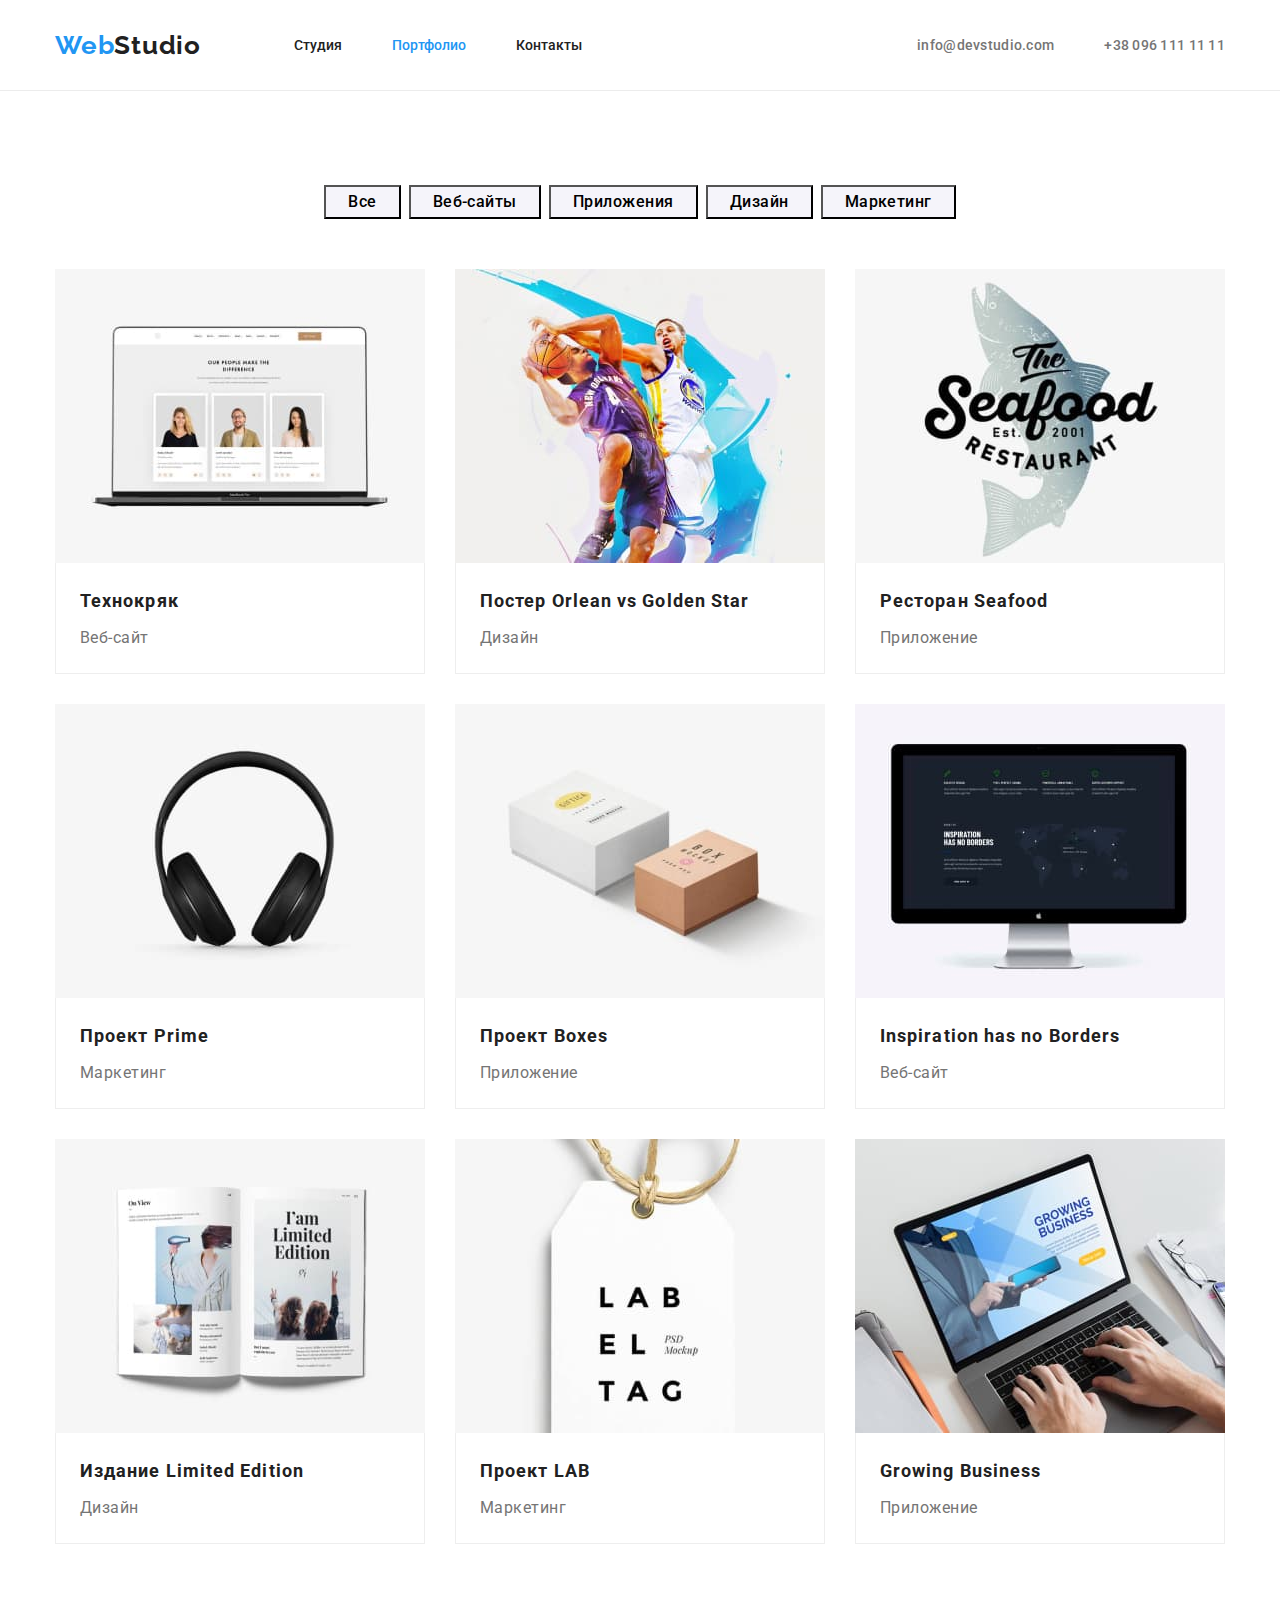
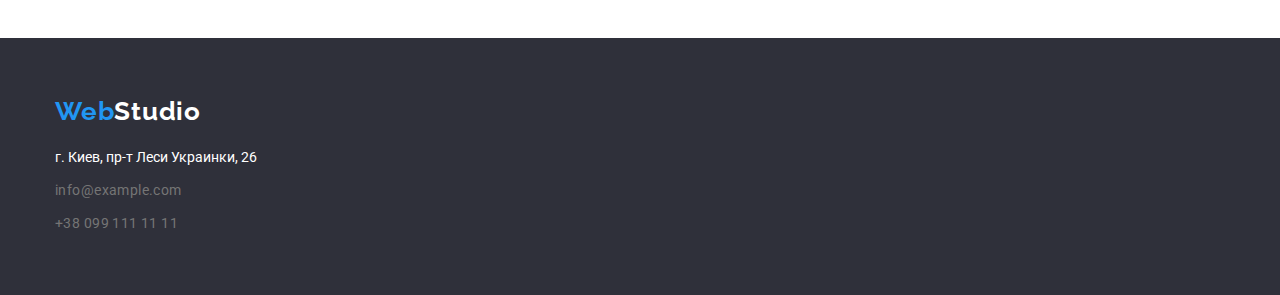
==== portfolio.html @ 612c828b "HW1" ====
<!DOCTYPE html>
<html lang="ru">
  <head>
    <meta charset="UTF-8" />
    <meta http-equiv="X-UA-Compatible" content="IE=edge" />
    <meta name="viewport" content="width=device-width, initial-scale=1.0" />
    <title>Portfolio</title>
    <link rel="preconnect" href="https://fonts.googleapis.com" />
    <link rel="preconnect" href="https://fonts.gstatic.com" crossorigin />
    <link
      href="https://fonts.googleapis.com/css2?family=Raleway:wght@700&family=Roboto:wght@400;500;700;900&display=swap"
      rel="stylesheet"
    />
    <link
      rel="stylesheet"
      href="https://cdnjs.cloudflare.com/ajax/libs/modern-normalize/1.1.0/modern-normalize.min.css"
    />
    <link rel="stylesheet" href="./css/style.css" />
  </head>
  <body>
    <!-----------------------------------HEADER------------------------------------>
    <header class="header">
      <div class="container header_container">
        <nav class="site_nav">
          <a class="site_nav_logo_img link" href="#logo" lang="en">
            <span class="logo_web">Web</span>Studio</a
          >
          <ul class="site_nav_menu list">
            <li class="menu_list link_item">
              <a class="menu_list_item link" href="./index.html">Студия</a>
            </li>
            <li class="menu_list link_item">
              <a
                class="menu_list_item current_page link"
                href="./portfolio.html"
                >Портфолио</a
              >
            </li>
            <li class="menu_list link_item">
              <a class="menu_list_item link" href="#contacts">Контакты</a>
            </li>
          </ul>
        </nav>
        <ul class="site_nav_contact list header_container">
          <li>
            <a class="contact link" href="mailto:info@devstudio.com"
              >info@devstudio.com</a
            >
          </li>
          <li>
            <a class="contact phone link" href="tel:+380961111111"
              >+38 096 111 11 11</a
            >
          </li>
        </ul>
      </div>
    </header>
    <!--------------------------------------- NAVIGATION ------------------------------------------------>
    <main>
      <section class="section">
        <div class="container">
          <ul class="list button button_item_list">
            <li class="button_list">
              <button class="button_item" type="button">Все</button>
            </li>
            <li class="button_list">
              <button class="button_item" type="button">Веб-сайты</button>
            </li>
            <li class="button_list">
              <button class="button_item" type="button">Приложения</button>
            </li>
            <li class="button_list">
              <button class="button_item" type="button">Дизайн</button></li>
            <li class="button_list">
              <button class="button_item" type="button">Маркетинг</button>
            </li>
          </ul>
          <!---------------------------------------------- PROJECTS -------------------------------------------------->
          <ul class="project list">
            <li class="project_item">
              <a class="project_link link" href="">
                <img
                  src="./images/portfolio/project_1.jpg"
                  alt="Технокряк"
                  width="370"
                  height="294"
                />
                <div class="project_detail">
                <h2 class="project_title">Технокряк</h2>
                <p class="project_description">Веб-сайт</p>
              </div>
              </a>
            </li>
            <li class="project_item">
              <a class="project_link link" href="">
                <img
                  src="./images/portfolio/project_2.jpg"
                  alt="Макет постера"
                  width="370"
                  height="294"
                />
                <div class="project_detail">
                <h2 class="project_title">
                  Постер <span lang="en">Orlean vs Golden Star</span>
                </h2>
                <p class="project_description">Дизайн</p>
              </div>
              </a>
            </li>
            <li class="project_item">
              <a class="project_link link" href="">
                <img
                  src="./images/portfolio/project_3.jpg"
                  alt="Ресторан Seafood"
                  width="370"
                  height="294"
                />
                <div class="project_detail">
                <h2 class="project_title">
                  Ресторан <span lang="en">Seafood</span>
                </h2>
                <p class="project_description">Приложение</p>
              </div>
              </a>
            </li>
            <li class="project_item">
              <a class="project_link link" href="">
                <img
                  src="./images/portfolio/project_4.jpg"
                  alt="Образец Сайта Prime"
                  width="370"
                  height="294"
                />
                <div class="project_detail">
                <h2 class="project_title">
                  Проект <span lang="en">Prime</span>
                </h2>
                <p class="project_description">Маркетинг</p>
              </div>
              </a>
            </li>
            <li class="project_item">
              <a class="project_link link" href="">
                <img
                  src="./images/portfolio/project_5.jpg"
                  alt="Образцы коробок"
                  width="370"
                  height="294"
                />
                <div class="project_detail">
                <h2 class="project_title">
                  Проект <span lang="en">Boxes</span>
                </h2>
                <p class="project_description">Приложение</p>
              </div>
              </a>
            </li>
            <li class="project_item">
              <a class="project_link link" href="">
                <img
                  src="./images/portfolio/project_6.jpg"
                  alt="Макет веб сайта"
                  width="370"
                  height="294"
                />
                 <div class="project_detail">
                <h2 class="project_title" lang="en">
                  Inspiration has no Borders
                </h2>
                <p class="project_description">Веб-сайт</p>
              </div>
              </a>
            </li>
            <li class="project_item">
              <a class="project_link link" href="">
                <img
                  src="./images/portfolio/project_7.jpg"
                  alt="Образец журнала"
                  width="370"
                  height="294"
                />
                <div class="project_detail">
                <h2 class="project_title">
                  Издание <span lang="en">Limited Edition</span>
                </h2>
                <p class="project_description">Дизайн</p>
              </div>
              </a>
            </li>
            <li class="project_item">
              <a class="project_link link" href="">
                <img
                  src="./images/portfolio/project_8.jpg"
                  alt="Образец изделия"
                  width="370"
                  height="294"
                />
                <div class="project_detail">
                <h2 class="project_title">Проект <span lang="en">LAB</span></h2>
                <p class="project_description">Маркетинг</p>
              </div>
              </a>
            </li>
            <li class="project_item">
              <a class="project_link link" href="">
                <img
                  src="./images/portfolio/project_9.jpg"
                  alt="бразец Приложения"
                  width="370"
                  height="294"
                />
                <div class="project_detail">
                <h2 class="project_title" lang="en">Growing Business</h2>
                <p class="project_description">Приложение</p>
              </div>
              </a>
            </li>
          </ul>
        </div>
      </section>
    </main>
    <!-------------------------------------------------- FOOTER -------------------------------------------->
    <footer class="footer">
      <div class="container">
        <a class="site_nav_logo_img link" href="#logo" lang="en">
          <span class="logo_web">Web</span
          ><span class="logo_studio">Studio</span></a
        >
        <address class="address">
          <ul class="list">
            <li class="address_detail">
              <a
                class="detai_adress list"
                href="https://goo.gl/maps/JiNANyfJPE1kAV9W7"
                target="blank"
                rel="noopener noreferrer"
                >г. Киев, пр-т Леси Украинки, 26
              </a>
            </li>
            <li class="address_detail">
              <a
                class="contact link contact_footer"
                href="mailto:info@example.com"
                >info@example.com
              </a>
            </li>
            <li class="address_detail">
              <a class="contact link contact_footer" href="tel:+380991111111"
                >+38 099 111 11 11</a
              >
            </li>
          </ul>
        </address>
      </div>
    </footer>
  </body>
</html>
---- css/style.css ----
:root {
    --main_font: 'Roboto', sans-serif;
    --secondary_font: 'Raleway', sans-serif;
    --main_text_color_theme_dark: rgba(33, 33, 33, 1);
    --secondary_text_color_theme-dark: rgba(117, 117, 117, 1);
    --main_text_color_theme_light: rgba(255, 255, 255, 1);
    --secondary_text_color_theme_light: rgba(255, 255, 255, 0.6);
    --accent_color: rgba(33, 150, 243, 1);
    --hang_color: rgba(245, 244, 250, 1)
}
body {
    background-color: #FFFFFFE5;
    font-family: var(--main_font);
    color: var(--main_text_color_theme_dark);
}
h1,h2,h3,h4,h5,h6,p {
    margin-top: 0;
    margin-bottom: 0;
}
ul,ol {
    margin-top: 0;
    margin-bottom: 0;
    padding-left: 0;
}
img {
    display: block;
}
.container {
    width: 1200px;
    padding-left: 15px;
    padding-right: 15px;
    margin-left: auto;
    margin-right: auto;
}
.section {
    padding-top: 94px;
    padding-bottom: 94px;
}
.list {
    list-style: none;
    text-decoration: none;
}
.link {
    text-decoration: none;
}

/* ===============================================HEADER========================================== */

.site_nav_logo_img {
    font-family: var(--secondary_font); 
    font-weight: bold;
    font-size: 26px;
    line-height: 100%;
    color: var(--main_text_color_theme_dark);
    align-items: center;
    letter-spacing: 0.03em;
    margin-right: 93px;
    padding-bottom: 32px;
    padding-top: 32px;
}
.header {
    border-bottom: 1px solid rgba(236, 236, 236, 1);
}
.header_container {
    display: flex;
    align-items: center;
    justify-content: space-between;
}
.logo_web {
    color: var(--accent_color);
}
.menu_list_item {
    font-family: var(--main_font);
    font-weight: 500;
    font-size: 14px;
    line-height: 1.33;
    color: var(--main_text_color_theme_dark);
    display:block;
    padding-bottom: 32px;
    padding-top: 32px;
}
.menu_list:not(:last-child) {
    margin-right: 50px;
}
.menu_list_item:hover,
.menu_list_item:focus {
    color: var(--accent_color);
} 
.current_page {
    color: var(--accent_color);
}
.site_nav {
    display: flex;
}
.site_nav_menu {
    display: flex;
    align-items: center;
}
.site_nav_contact {
        font-family: var(--main_font);
        font-size: 14px;
        font-weight: 500;
        line-height: 16px;
        letter-spacing: 0.02em;     
}
.contact {
    color:  var(--secondary_text_color_theme-dark);
}
.contact_footer {
        font-style: normal;
        font-weight: 400;
        font-size: 14px;
        letter-spacing: 0.03em;
}
.contact:hover,
.contact:focus {
    color: var(--accent_color);
}
.phone {
    margin-left: 50px;
}
.section_hero {
    background-color: rgba(47, 48, 58, 1);
    padding-top: 200px;
    padding-bottom: 200px;
    text-align: center;
    margin-left: auto;
    margin-right: auto;
    max-width: 1600px;
    height: 600px;
    background-image: linear-gradient(rgba(47, 48, 58, 0.4), rgba(47, 48, 58, 0.4)), url(../images/hero_img.jpg);
    background-position: center;
    background-repeat: no-repeat;
    justify-content: center;
    
}
.hero_button {
    background: var(--accent_color);
    box-shadow: 0px 4px 4px rgba(0, 0, 0, 0.15);
    border-radius: 4px;
    margin-top: 30px;
}
.title {
        font-family: var(--main_font);
        font-weight: 900;
        font-size: 44px;
        line-height: 1.36;
        text-align: center;
        letter-spacing: 0.06em;
        text-transform: uppercase;
        color: rgba(255, 255, 255, 1);
        margin: 0 auto;
        width: 696px;
    }
.section_title {
    font-style: normal;
    font-weight: 700;
    font-size: 36px;
    line-height: 1.17;
    text-align: center;
    letter-spacing: 0.03em;
    margin-bottom: 50px;
}
/* ==================================ABOUT================================== */
.hang {
    padding-bottom: 0;
}
.hang_title {
    font-weight: 700;
    font-size: 14px;
    line-height: 1.14;
    letter-spacing: 0.03em;
    text-transform: uppercase;
    color: var(--main_text_color_theme_dark);
    margin-bottom: 10px;
}
.hang_description{
    font-style: normal;
    font-weight: 400;
    font-size: 14px;
    line-height: 1.71;
    letter-spacing: 0.03em;
    color: var(--secondary_text_color_theme-dark);
}
.hang_list {
    display: flex;
    margin-left: -30px;
    margin-top: -30px;
}
.hang_list_item {
    margin-left: 30px;
    margin-top: 30px;
    width: 270px;
}
.hang_item {
    display: flex;
    align-items: center;
    justify-content: center;
    width: 270px;
    height: 120px;
    height: 120px;
    margin-bottom: 30px;
    background-color: var(--hang_color);
    border-radius: 4px;
}
.hang_icon {
    display: flex;
    background-position: center;
}
/* ====================================SERVISES======================================= */
.servises_list{
    display: flex;
    margin-left: -30px;
    margin-top: -30px;
}
.servises_list_item{
    margin-left: 30px;
    margin-top: 30px;
    flex-basis: calc((100%-90px)/3);
}
/* ======================================OUR TEAM===================================== */
.team {
    background: #F5F4FA;
}
.team_list{
    display: flex;
    margin-left: -30px;
    margin-top: -30px;
}
.team_member_card{
    margin-left: 30px;
    margin-top: 30px;
    flex-basis: calc((100%-120px)/4);
    background-color: var(--main_text_color_theme_light);
}
.team_member_detail {
    padding-top: 30px;
    padding-bottom: 30px;
}
.team_member {
    font-style: normal;
    font-weight: 500;
    font-size: 16px;
    line-height: 1.18;
    text-align: center;
    letter-spacing: 0.03em;
    margin-bottom: 10px;
    padding-left: 10px;
    padding-right: 10px;
}
.team_member_position {
    font-style: normal;
    font-weight: 400;
    font-size: 16px;
    line-height: 1.19;
    text-align: center;
    letter-spacing: 0.03em;
    color: var(--secondary_text_color_theme-dark);
    margin-bottom: 16px;
}
.social_list {
    display: flex;
    justify-content:center;
}
.social_list_link {
    display: flex;
    align-items: center;
    justify-content: center;
    width: 44px;
    height: 44px;
    border-radius: 50%;
    background-color: var(--main_text_color_theme_light);
}
.social_list_item:not(:last-child) {
    margin-right: 10px;
}
.social_list_icon {
    fill: rgba(175, 177, 184, 1);
}
.social_list_link:hover,
.social_list_link:focus {
    background-color: var(--accent_color);
}
.social_list_link:hover .social_list_icon,
.social_list_link:focus .social_list_icon {
    fill: var(--main_text_color_theme_light);
}
/* =============================PORTFOLIO NAVIGATION================================= */
.button_item {
    background-color: rgba(33, 150, 243, 1);
    font-family: var(--main_font);
    cursor: pointer;
    background: rgba(245, 244, 250, 1);
    font-style: normal;
    font-weight: 500;
    font-size: 16px;
    line-height: 1.87x;
    text-align: center;
    letter-spacing: 0.03em;
    padding-top: 6px;
    padding-bottom: 6px;
    padding-right: 22px;
    padding-left: 22px;
    
}
.button_item:hover,
.button_item:focus {
  background: var(--accent_color);
  color: var(--main_text_color_theme_light);
}
.button{
    color: var(--secondary_text_color_theme_light);
}
.button_list {
    
    margin-top: 8px;
    margin-left: 8px;
}
.button_item_list {
    display: flex;
    margin-bottom: 50px;
    justify-content: center;
    margin-left: -8px;
    margin-top: -8px;
}
.hero_button {
    font-family: var(--main_font)
    font-style: normal;
    font-weight: 700;
    font-size: 16px;
    line-height: 30px;
    text-align: center;
    letter-spacing: 0.06em;
    background-color: var(--accent_color);
    color: var(--main_text_color_theme_light)
}
.hero_button:hover,
.hero_button:focus {
    background-color: rgba(24, 140, 232, 1);
    color: var(--main_text_color_theme_light)
}

/* =======================================PROJECTS====================================== */
.project_title {
    color: var(--main_text_color_theme_dark);
    font-style: normal;
    font-weight: 700;
    font-size: 18px;
    line-height: 2;
    letter-spacing: 0.06em;
    margin-bottom: 4px;
}
.project_description {
    color: var(--secondary_text_color_theme-dark);
    font-style: normal;
    font-weight: 400;
    font-size: 16px;
    line-height: 1.87;
    letter-spacing: 0.03em;
}
.project {
    display: flex;
    flex-wrap: wrap;
    margin-left: -30px;
    margin-top: -30px;
}
.project_item {
    margin-left: 30px;
    margin-top: 30px;
    flex-basis: 370px;
    background-color: var(--main_text_color_theme_light);
}
.project_detail {
    padding-top: 20px;
    padding-bottom: 20px;
    padding-left: 24px;
    padding-right: 24px;
    border-left: 1px solid rgba(238, 238, 238, 1);
    border-right: 1px solid rgba(238, 238, 238, 1);
    border-bottom: 1px solid rgba(238, 238, 238, 1);
}
/* ========================================FOOTER======================================== */
.footer {
   background-color: rgba(47, 48, 58, 1);
   padding-top: 60px;
   padding-bottom: 60px;
}
.logo_footer {
    font-family: var(--secondary_font); 
    font-weight: bold;
    font-size: 26px;
    line-height: 100%;
    color: var(--main_text_color_theme_dark);
    align-items: center;
    letter-spacing: 0.03em;
    margin-right: 93px;
    padding-bottom: 0;
    padding-top: 0;
}
.logo_studio {
    color: var(--main_text_color_theme_light);
}
.address {
    font-family: var(--main_font);
    font-weight: 400;
    font-size: 14px;
    line-height: 24px;
    letter-spacing: 1.71;
    font-style: normal;
    text-decoration: none;
    margin-top: 20px;
}
.detai_adress {
    color: var(--main_text_color_theme_light);
    padding-top: 111px;
}

.address_detail {
    margin-bottom: 9px;
}
.address_detail:last-child {
    margin-bottom: 0;
}
.contact_footer {
margin-left: 0;
}
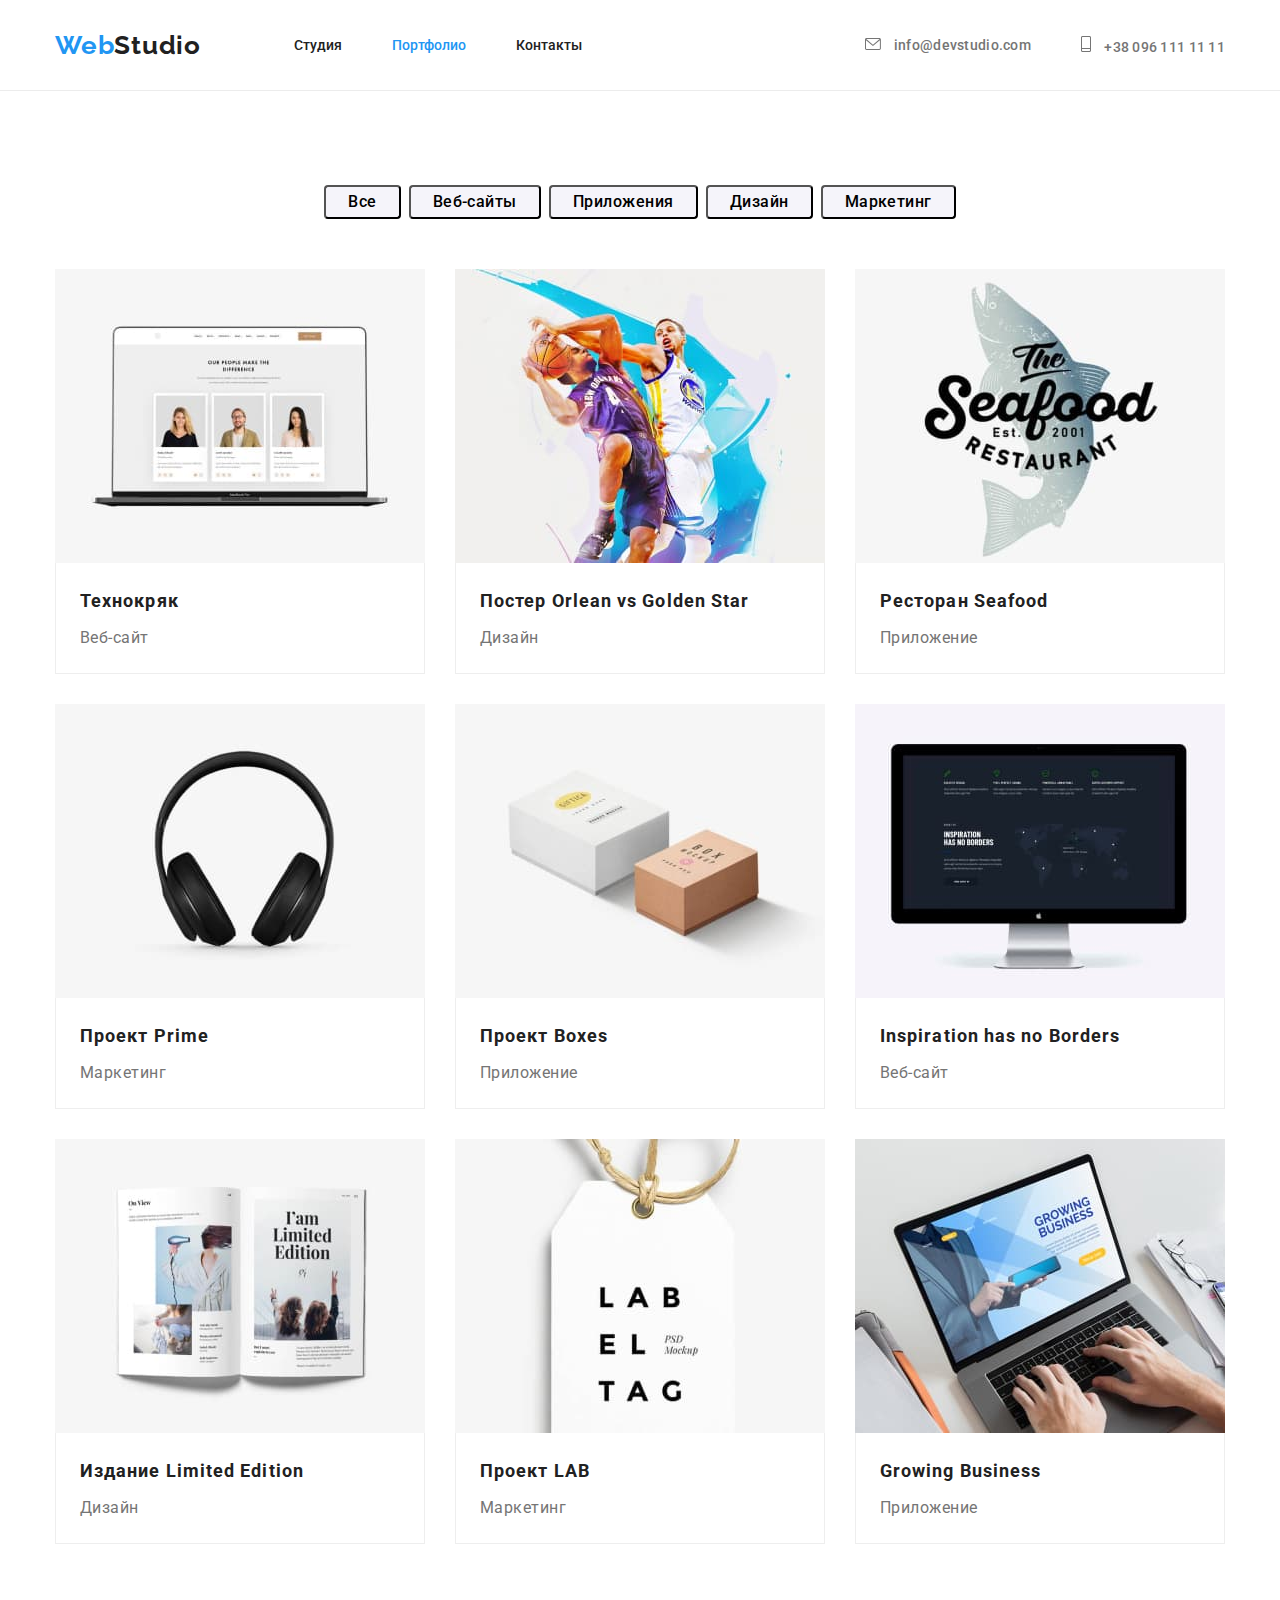
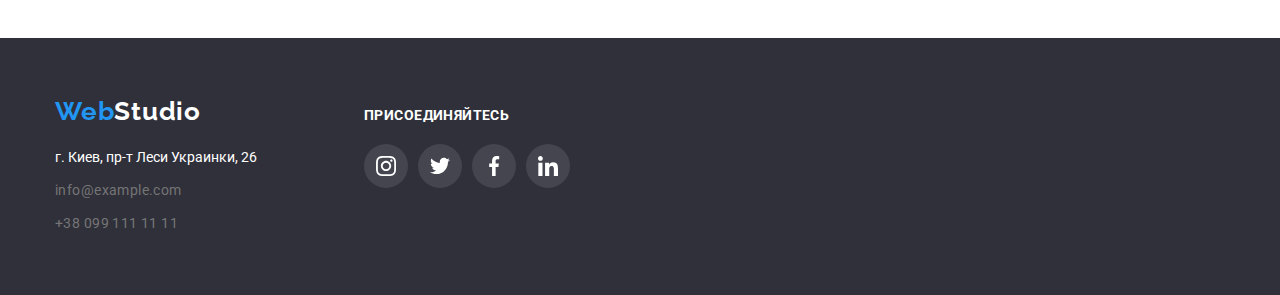
==== commit f2c2010a: "HW4" ====
--- a/portfolio.html
+++ b/portfolio.html
@@ -42,12 +42,18 @@
           </ul>
         </nav>
         <ul class="site_nav_contact list header_container">
-          <li>
+          <li class="mail_link">
+            <svg class="mail_icon" width="16" height="12">
+              <use href="./images/icons.svg#mail"></use>
+            </svg>
             <a class="contact link" href="mailto:info@devstudio.com"
               >info@devstudio.com</a
             >
           </li>
-          <li>
+          <li class="phone_link">
+            <svg class="phone_icon" width="10" height="16">
+              <use href="./images/icons.svg#phone"></use>
+            </svg>
             <a class="contact phone link" href="tel:+380961111111"
               >+38 096 111 11 11</a
             >
@@ -70,7 +76,8 @@
               <button class="button_item" type="button">Приложения</button>
             </li>
             <li class="button_list">
-              <button class="button_item" type="button">Дизайн</button></li>
+              <button class="button_item" type="button">Дизайн</button>
+            </li>
             <li class="button_list">
               <button class="button_item" type="button">Маркетинг</button>
             </li>
@@ -86,9 +93,9 @@
                   height="294"
                 />
                 <div class="project_detail">
-                <h2 class="project_title">Технокряк</h2>
-                <p class="project_description">Веб-сайт</p>
-              </div>
+                  <h2 class="project_title">Технокряк</h2>
+                  <p class="project_description">Веб-сайт</p>
+                </div>
               </a>
             </li>
             <li class="project_item">
@@ -100,11 +107,11 @@
                   height="294"
                 />
                 <div class="project_detail">
-                <h2 class="project_title">
-                  Постер <span lang="en">Orlean vs Golden Star</span>
-                </h2>
-                <p class="project_description">Дизайн</p>
-              </div>
+                  <h2 class="project_title">
+                    Постер <span lang="en">Orlean vs Golden Star</span>
+                  </h2>
+                  <p class="project_description">Дизайн</p>
+                </div>
               </a>
             </li>
             <li class="project_item">
@@ -116,11 +123,11 @@
                   height="294"
                 />
                 <div class="project_detail">
-                <h2 class="project_title">
-                  Ресторан <span lang="en">Seafood</span>
-                </h2>
-                <p class="project_description">Приложение</p>
-              </div>
+                  <h2 class="project_title">
+                    Ресторан <span lang="en">Seafood</span>
+                  </h2>
+                  <p class="project_description">Приложение</p>
+                </div>
               </a>
             </li>
             <li class="project_item">
@@ -132,11 +139,11 @@
                   height="294"
                 />
                 <div class="project_detail">
-                <h2 class="project_title">
-                  Проект <span lang="en">Prime</span>
-                </h2>
-                <p class="project_description">Маркетинг</p>
-              </div>
+                  <h2 class="project_title">
+                    Проект <span lang="en">Prime</span>
+                  </h2>
+                  <p class="project_description">Маркетинг</p>
+                </div>
               </a>
             </li>
             <li class="project_item">
@@ -148,11 +155,11 @@
                   height="294"
                 />
                 <div class="project_detail">
-                <h2 class="project_title">
-                  Проект <span lang="en">Boxes</span>
-                </h2>
-                <p class="project_description">Приложение</p>
-              </div>
+                  <h2 class="project_title">
+                    Проект <span lang="en">Boxes</span>
+                  </h2>
+                  <p class="project_description">Приложение</p>
+                </div>
               </a>
             </li>
             <li class="project_item">
@@ -163,12 +170,12 @@
                   width="370"
                   height="294"
                 />
-                 <div class="project_detail">
-                <h2 class="project_title" lang="en">
-                  Inspiration has no Borders
-                </h2>
-                <p class="project_description">Веб-сайт</p>
-              </div>
+                <div class="project_detail">
+                  <h2 class="project_title" lang="en">
+                    Inspiration has no Borders
+                  </h2>
+                  <p class="project_description">Веб-сайт</p>
+                </div>
               </a>
             </li>
             <li class="project_item">
@@ -180,11 +187,11 @@
                   height="294"
                 />
                 <div class="project_detail">
-                <h2 class="project_title">
-                  Издание <span lang="en">Limited Edition</span>
-                </h2>
-                <p class="project_description">Дизайн</p>
-              </div>
+                  <h2 class="project_title">
+                    Издание <span lang="en">Limited Edition</span>
+                  </h2>
+                  <p class="project_description">Дизайн</p>
+                </div>
               </a>
             </li>
             <li class="project_item">
@@ -196,9 +203,11 @@
                   height="294"
                 />
                 <div class="project_detail">
-                <h2 class="project_title">Проект <span lang="en">LAB</span></h2>
-                <p class="project_description">Маркетинг</p>
-              </div>
+                  <h2 class="project_title">
+                    Проект <span lang="en">LAB</span>
+                  </h2>
+                  <p class="project_description">Маркетинг</p>
+                </div>
               </a>
             </li>
             <li class="project_item">
@@ -210,9 +219,9 @@
                   height="294"
                 />
                 <div class="project_detail">
-                <h2 class="project_title" lang="en">Growing Business</h2>
-                <p class="project_description">Приложение</p>
-              </div>
+                  <h2 class="project_title" lang="en">Growing Business</h2>
+                  <p class="project_description">Приложение</p>
+                </div>
               </a>
             </li>
           </ul>
@@ -221,36 +230,71 @@
     </main>
     <!-------------------------------------------------- FOOTER -------------------------------------------->
     <footer class="footer">
-      <div class="container">
-        <a class="site_nav_logo_img link" href="#logo" lang="en">
-          <span class="logo_web">Web</span
-          ><span class="logo_studio">Studio</span></a
-        >
-        <address class="address">
-          <ul class="list">
-            <li class="address_detail">
-              <a
-                class="detai_adress list"
-                href="https://goo.gl/maps/JiNANyfJPE1kAV9W7"
-                target="blank"
-                rel="noopener noreferrer"
-                >г. Киев, пр-т Леси Украинки, 26
-              </a>
-            </li>
-            <li class="address_detail">
-              <a
-                class="contact link contact_footer"
-                href="mailto:info@example.com"
-                >info@example.com
-              </a>
-            </li>
-            <li class="address_detail">
-              <a class="contact link contact_footer" href="tel:+380991111111"
-                >+38 099 111 11 11</a
-              >
+      <div class="container footer_container">
+        <div class="footer_contacts">
+          <a class="site_nav_logo_img logo_footer link" href="#logo" lang="en">
+            <span class="logo_web">Web</span
+            ><span class="logo_studio">Studio</span></a
+          >
+          <address class="address">
+            <ul class="list">
+              <li class="address_detail">
+                <a
+                  class="detai_adress list"
+                  href="https://goo.gl/maps/JiNANyfJPE1kAV9W7"
+                  target="blank"
+                  rel="noopener noreferrer"
+                  >г. Киев, пр-т Леси Украинки, 26
+                </a>
+              </li>
+              <li class="address_detail">
+                <a
+                  class="contact link contact_footer"
+                  href="mailto:info@example.com"
+                  >info@example.com
+                </a>
+              </li>
+              <li class="address_detail">
+                <a class="contact link contact_footer" href="tel:+380991111111"
+                  >+38 099 111 11 11</a
+                >
+              </li>
+            </ul>
+          </address>
+        </div>
+        <div class="social_list_container">
+          <h3 class="social_list_footer_title">присоединяйтесь</h3>
+          <ul class="list social_list_footer">
+            <li class="social_list_item_footer">
+              <a href="" class="social_link_footer">
+                <svg class="social_icon_footer" width="20" height="20">
+                  <use href="./images/icons.svg#instagram"></use>
+                </svg>
+              </a>
+            </li>
+            <li class="social_list_item_footer">
+              <a href="" class="social_link_footer">
+                <svg class="social_icon_footer" width="20" height="20">
+                  <use href="./images/icons.svg#twitter"></use>
+                </svg>
+              </a>
+            </li>
+            <li class="social_list_item_footer">
+              <a href="" class="social_link_footer">
+                <svg class="social_icon_footer" width="20" height="20">
+                  <use href="./images/icons.svg#facebook"></use>
+                </svg>
+              </a>
+            </li>
+            <li class="social_list_item_footer">
+              <a href="" class="social_link_footer">
+                <svg class="social_icon_footer" width="20" height="20">
+                  <use href="./images/icons.svg#linkedin"></use>
+                </svg>
+              </a>
             </li>
           </ul>
-        </address>
+        </div>
       </div>
     </footer>
   </body>
--- a/css/style.css
+++ b/css/style.css
@@ -97,6 +97,8 @@
     align-items: center;
 }
 .site_nav_contact {
+       display: flex;
+       align-items: center;
         font-family: var(--main_font);
         font-size: 14px;
         font-weight: 500;
@@ -116,8 +118,23 @@
 .contact:focus {
     color: var(--accent_color);
 }
-.phone {
-    margin-left: 50px;
+.mail_icon {
+    margin-right: 10px;
+    fill: var(--secondary_text_color_theme-dark);
+}
+.phone_icon {
+margin-right: 10px;
+margin-left: 50px;
+fill: var(--secondary_text_color_theme-dark);
+}
+.mail_link:hover .mail_icon,
+.mail_link:focus .mail_icon {
+    fill: var(--accent_color);
+}
+
+.phone_link:hover .phone_icon,
+.phone_link:focus .phone_icon {
+    fill: var(--accent_color);
 }
 .section_hero {
     background-color: rgba(47, 48, 58, 1);
@@ -181,6 +198,8 @@
     line-height: 1.71;
     letter-spacing: 0.03em;
     color: var(--secondary_text_color_theme-dark);
+    width: 270px;
+    height: 75px;
 }
 .hang_list {
     display: flex;
@@ -232,6 +251,8 @@
     margin-top: 30px;
     flex-basis: calc((100%-120px)/4);
     background-color: var(--main_text_color_theme_light);
+    box-shadow: 0px 1px 3px rgba(0, 0, 0, 0.12), 0px 1px 1px rgba(0, 0, 0, 0.14), 0px 2px 1px rgba(0, 0, 0, 0.2);
+    border-radius: 0px 0px 4px 4px;
 }
 .team_member_detail {
     padding-top: 30px;
@@ -301,12 +322,14 @@
     padding-bottom: 6px;
     padding-right: 22px;
     padding-left: 22px;
-    
+    border-radius: 4px;
 }
 .button_item:hover,
 .button_item:focus {
   background: var(--accent_color);
   color: var(--main_text_color_theme_light);
+    box-shadow: 0px 3px 1px rgba(0, 0, 0, 0.1), 0px 1px 2px rgba(0, 0, 0, 0.08), 0px 2px 2px rgba(0, 0, 0, 0.12);
+    
 }
 .button{
     color: var(--secondary_text_color_theme_light);
@@ -369,6 +392,10 @@
     margin-top: 30px;
     flex-basis: 370px;
     background-color: var(--main_text_color_theme_light);
+}
+.project_item:hover,
+.project_item:focus {
+box-shadow: 0px 1px 1px rgba(0, 0, 0, 0.12), 0px 4px 4px rgba(0, 0, 0, 0.06), 1px 4px 6px rgba(0, 0, 0, 0.16);
 }
 .project_detail {
     padding-top: 20px;
@@ -379,11 +406,49 @@
     border-right: 1px solid rgba(238, 238, 238, 1);
     border-bottom: 1px solid rgba(238, 238, 238, 1);
 }
+/* ========================================CLIENTS======================================= */
+.clients_list {
+    display: flex;
+    align-items: center;
+    justify-content: center;
+}
+.client_item:not(:first-child) { 
+    margin-left: 30px;
+    display: flex;
+}
+.client_link {
+    display: flex;
+    align-items: center;
+    justify-content: center;
+    width: 170px;
+    height: 92px;
+    border: 1px solid #AFB1B8;
+    border-radius: 4px;
+}
+.client_icon {
+    display: flex;
+    justify-content: space-around;
+    flex-direction: ;
+    fill: rgba(175, 177, 184, 1);    
+}
+.client_link:hover .client_icon,
+.client_link:focus .client_icon {
+    fill: var(--accent_color);
+}
+
+.client_link:hover,
+.client_link:focus{
+    border-color: var(--accent_color);
+}
 /* ========================================FOOTER======================================== */
 .footer {
    background-color: rgba(47, 48, 58, 1);
    padding-top: 60px;
    padding-bottom: 60px;
+}
+.footer_container {
+    display: flex;
+    align-items: baseline;
 }
 .logo_footer {
     font-family: var(--secondary_font); 
@@ -414,13 +479,71 @@
     color: var(--main_text_color_theme_light);
     padding-top: 111px;
 }
-
 .address_detail {
     margin-bottom: 9px;
 }
+.address_detail:not(:last-child) {
+    margin-bottom: 9px;
+}
 .address_detail:last-child {
     margin-bottom: 0;
 }
 .contact_footer {
 margin-left: 0;
 }
+.social_list_container {
+    display: flex;
+}
+.social_list_container {
+    display: flex;
+    padding-left: 70px;
+    flex-direction: column;
+}
+.social_list_footer_title {
+    display: flex;
+    font-weight: 700;
+    font-size: 14px;
+    line-height: 1.14;
+    letter-spacing: 0.03em;
+    text-transform: uppercase;
+    color: var(--main_text_color_theme_light);
+    padding-bottom: 20px;
+}
+.social_list_footer {
+    display: flex;
+    justify-content: center;
+    align-items: center;
+}
+.social_list_item_footer {
+    display: block;
+    justify-content: center;
+    align-items: center;
+}
+.social_list_item_footer:not(:last-child) {
+    margin-right: 10px;
+}
+.social_link_footer {
+    display: flex;
+    align-items: center;
+    justify-content: center;
+    width: 44px;
+    height: 44px;
+    border-radius: 50%;
+    background-color: rgba(255, 255, 255, 0.1);
+    fill: var(--main_text_color_theme_light);
+}
+.social_icon_footer {
+    width: 20px;
+    height: 20px;
+}
+.social_link_footer:hover,
+.social_link_footer:focus {
+    background-color: var(--accent_color);
+}
+.footer-social-icon {
+    fill: var(--main_text_color_theme_light);
+}
+.social_link_footer:hover .social_icon_footer,
+.social_link_footer:focus .social_icon_footer {
+    fill: var(--main_text_color_theme_light);
+}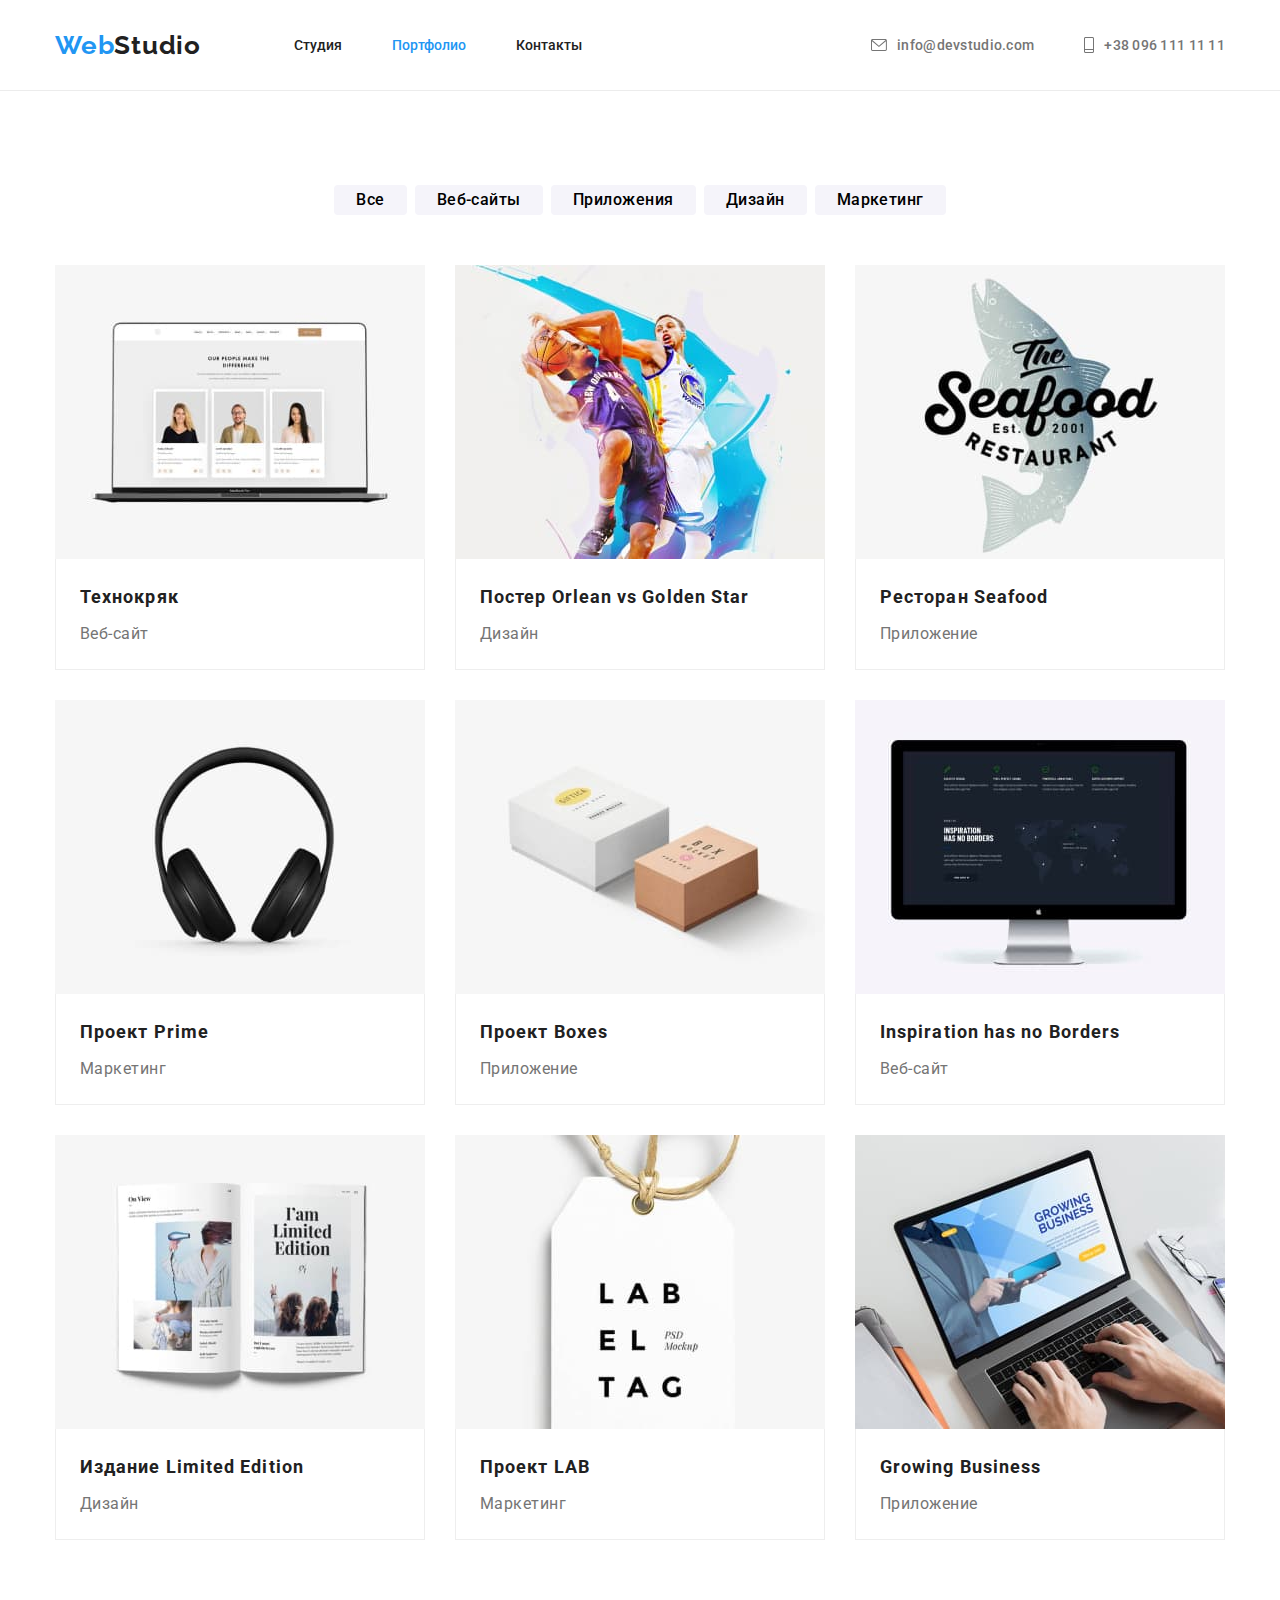
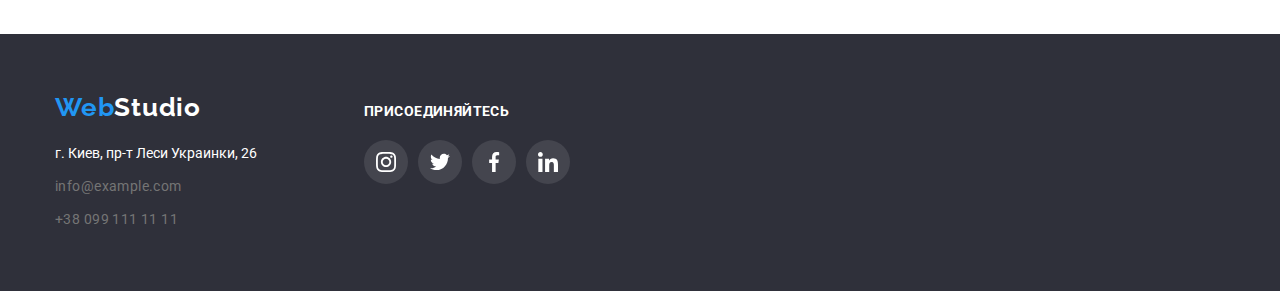
==== commit 5d5be229: "коменты по дз" ====
--- a/portfolio.html
+++ b/portfolio.html
@@ -46,7 +46,7 @@
             <svg class="mail_icon" width="16" height="12">
               <use href="./images/icons.svg#mail"></use>
             </svg>
-            <a class="contact link" href="mailto:info@devstudio.com"
+            <a class="contact mail_header link" href="mailto:info@devstudio.com"
               >info@devstudio.com</a
             >
           </li>
@@ -54,7 +54,7 @@
             <svg class="phone_icon" width="10" height="16">
               <use href="./images/icons.svg#phone"></use>
             </svg>
-            <a class="contact phone link" href="tel:+380961111111"
+            <a class="contact phone_header link" href="tel:+380961111111"
               >+38 096 111 11 11</a
             >
           </li>
--- a/css/style.css
+++ b/css/style.css
@@ -78,6 +78,7 @@
     display:block;
     padding-bottom: 32px;
     padding-top: 32px;
+    transition: color 250ms cubic-bezier(0.4, 0, 0.2, 1);
 }
 .menu_list:not(:last-child) {
     margin-right: 50px;
@@ -97,35 +98,50 @@
     align-items: center;
 }
 .site_nav_contact {
-       display: flex;
-       align-items: center;
-        font-family: var(--main_font);
-        font-size: 14px;
-        font-weight: 500;
-        line-height: 16px;
-        letter-spacing: 0.02em;     
+    display: flex;
+    align-items: center;
+    font-family: var(--main_font);
+    font-size: 14px;
+    font-weight: 500;
+    font-style: normal;
+    line-height: 16px;
+    letter-spacing: 0.02em;     
 }
 .contact {
     color:  var(--secondary_text_color_theme-dark);
+    transition: color 250ms cubic-bezier(0.4, 0, 0.2, 1);
 }
 .contact_footer {
-        font-style: normal;
-        font-weight: 400;
-        font-size: 14px;
-        letter-spacing: 0.03em;
+    font-style: normal;
+    font-weight: 400;
+    font-size: 14px;
+    letter-spacing: 0.03em;
 }
 .contact:hover,
 .contact:focus {
     color: var(--accent_color);
 }
+.mail_link {
+    display: flex;
+    align-items: center;
+}
+.phone_link {
+    display: flex;
+    align-items: center;
+    justify-content: flex-end;
+}
 .mail_icon {
+    align-items: center;
     margin-right: 10px;
     fill: var(--secondary_text_color_theme-dark);
+    transition: fill 250ms cubic-bezier(0.4, 0, 0.2, 1);
 }
 .phone_icon {
-margin-right: 10px;
-margin-left: 50px;
-fill: var(--secondary_text_color_theme-dark);
+    align-items: center;
+    margin-right: 10px;
+    margin-left: 50px;
+    fill: var(--secondary_text_color_theme-dark);
+    transition: fill 250ms cubic-bezier(0.4, 0, 0.2, 1);
 }
 .mail_link:hover .mail_icon,
 .mail_link:focus .mail_icon {
@@ -148,8 +164,7 @@
     background-image: linear-gradient(rgba(47, 48, 58, 0.4), rgba(47, 48, 58, 0.4)), url(../images/hero_img.jpg);
     background-position: center;
     background-repeat: no-repeat;
-    justify-content: center;
-    
+    justify-content: center;  
 }
 .hero_button {
     background: var(--accent_color);
@@ -257,6 +272,8 @@
 .team_member_detail {
     padding-top: 30px;
     padding-bottom: 30px;
+    padding-left: 10px;
+    padding-right: 10px;
 }
 .team_member {
     font-style: normal;
@@ -266,8 +283,6 @@
     text-align: center;
     letter-spacing: 0.03em;
     margin-bottom: 10px;
-    padding-left: 10px;
-    padding-right: 10px;
 }
 .team_member_position {
     font-style: normal;
@@ -291,12 +306,15 @@
     height: 44px;
     border-radius: 50%;
     background-color: var(--main_text_color_theme_light);
+    transition: background-color 250ms cubic-bezier(0.4, 0, 0.2, 1);
 }
 .social_list_item:not(:last-child) {
     margin-right: 10px;
 }
 .social_list_icon {
     fill: rgba(175, 177, 184, 1);
+    transition: fill 250ms cubic-bezier(0.4, 0, 0.2, 1);
+    
 }
 .social_list_link:hover,
 .social_list_link:focus {
@@ -323,19 +341,19 @@
     padding-right: 22px;
     padding-left: 22px;
     border-radius: 4px;
+    border: 0;
+    transition: background fill 250ms cubic-bezier(0.4, 0, 0.2, 1), color fill 250ms cubic-bezier(0.4, 0, 0.2, 1), box-shadow fill 250ms cubic-bezier(0.4, 0, 0.2, 1);
 }
 .button_item:hover,
 .button_item:focus {
-  background: var(--accent_color);
-  color: var(--main_text_color_theme_light);
-    box-shadow: 0px 3px 1px rgba(0, 0, 0, 0.1), 0px 1px 2px rgba(0, 0, 0, 0.08), 0px 2px 2px rgba(0, 0, 0, 0.12);
-    
+    background: var(--accent_color);
+    color: var(--main_text_color_theme_light);
+    box-shadow: 0px 3px 1px rgba(0, 0, 0, 0.1), 0px 1px 2px rgba(0, 0, 0, 0.08), 0px 2px 2px rgba(0, 0, 0, 0.12);  
 }
 .button{
     color: var(--secondary_text_color_theme_light);
 }
 .button_list {
-    
     margin-top: 8px;
     margin-left: 8px;
 }
@@ -347,7 +365,7 @@
     margin-top: -8px;
 }
 .hero_button {
-    font-family: var(--main_font)
+    font-family: var(--main_font);
     font-style: normal;
     font-weight: 700;
     font-size: 16px;
@@ -355,7 +373,9 @@
     text-align: center;
     letter-spacing: 0.06em;
     background-color: var(--accent_color);
-    color: var(--main_text_color_theme_light)
+    color: var(--main_text_color_theme_light);
+    transition: color 250ms cubic-bezier(0.4, 0, 0.2, 1);
+    transition: background-color 250ms cubic-bezier(0.4, 0, 0.2, 1), color 250ms cubic-bezier(0.4, 0, 0.2, 1);
 }
 .hero_button:hover,
 .hero_button:focus {
@@ -392,10 +412,15 @@
     margin-top: 30px;
     flex-basis: 370px;
     background-color: var(--main_text_color_theme_light);
-}
-.project_item:hover,
-.project_item:focus {
-box-shadow: 0px 1px 1px rgba(0, 0, 0, 0.12), 0px 4px 4px rgba(0, 0, 0, 0.06), 1px 4px 6px rgba(0, 0, 0, 0.16);
+    transition: box-shadow 250ms cubic-bezier(0.4, 0, 0.2, 1);
+}
+.project_link {
+    transition: box-shadow 250ms cubic-bezier(0.4, 0, 0.2, 1);
+}
+.project_link:hover,
+.project_link:focus {
+    display: block;
+    box-shadow: 0px 1px 1px rgba(0, 0, 0, 0.12), 0px 4px 4px rgba(0, 0, 0, 0.06), 1px 4px 6px rgba(0, 0, 0, 0.16);
 }
 .project_detail {
     padding-top: 20px;
@@ -424,18 +449,20 @@
     height: 92px;
     border: 1px solid #AFB1B8;
     border-radius: 4px;
+    transition: border-color 250ms cubic-bezier(0.4, 0, 0.2, 1);
+    
 }
 .client_icon {
     display: flex;
     justify-content: space-around;
     flex-direction: ;
-    fill: rgba(175, 177, 184, 1);    
+    fill: rgba(175, 177, 184, 1);  
+    transition: fill 250ms cubic-bezier(0.4, 0, 0.2, 1);
 }
 .client_link:hover .client_icon,
 .client_link:focus .client_icon {
     fill: var(--accent_color);
 }
-
 .client_link:hover,
 .client_link:focus{
     border-color: var(--accent_color);
@@ -496,7 +523,7 @@
 }
 .social_list_container {
     display: flex;
-    padding-left: 70px;
+    margin-left: 70px;
     flex-direction: column;
 }
 .social_list_footer_title {
@@ -507,7 +534,7 @@
     letter-spacing: 0.03em;
     text-transform: uppercase;
     color: var(--main_text_color_theme_light);
-    padding-bottom: 20px;
+    margin-bottom: 20px;
 }
 .social_list_footer {
     display: flex;
@@ -531,10 +558,12 @@
     border-radius: 50%;
     background-color: rgba(255, 255, 255, 0.1);
     fill: var(--main_text_color_theme_light);
+    transition: background-color 250ms cubic-bezier(0.4, 0, 0.2, 1);
 }
 .social_icon_footer {
     width: 20px;
     height: 20px;
+    transition: fill 250ms cubic-bezier(0.4, 0, 0.2, 1);
 }
 .social_link_footer:hover,
 .social_link_footer:focus {
@@ -546,4 +575,45 @@
 .social_link_footer:hover .social_icon_footer,
 .social_link_footer:focus .social_icon_footer {
     fill: var(--main_text_color_theme_light);
+}
+/* ====================================MODAL WINDOW============================= */
+.backdrop {
+    position: fixed;
+    top: 0;
+    left: 0;
+    width: 100%;
+    height: 100%;
+    background-color: rgba(0, 0, 0, 0.2);
+    transition: opacity 500ms linear, visibility 500ms;
+}
+.backdrop.is-hidden {
+    opacity: 0;
+    visibility: hidden;
+    pointer-events: none;
+}
+.modal {
+    position: absolute;
+    top: 50%;
+    left: 50%;
+    transform: translate(-50%, -50%);
+    width: 528px;
+    height: 581px;
+    background: var(--main_text_color_theme_light);
+    box-shadow: 0px 1px 3px rgba(0, 0, 0, 0.12), 0px 1px 1px rgba(0, 0, 0, 0.14), 0px 2px 1px rgba(0, 0, 0, 0.2);
+    border-radius: 4px;
+}
+.modal_close_button {
+    position: absolute;
+    top: 8px;
+    right: 8px;
+    display: flex;
+    align-items: center;
+    justify-content: center;
+    width: 30px;
+    height: 30px;
+    border: 1px solid rgba(0, 0, 0, 0.1);
+    border-radius: 50%;
+    background-color: var(--main_text_color_theme_light);
+    cursor: pointer;
+    padding: 0;
 }